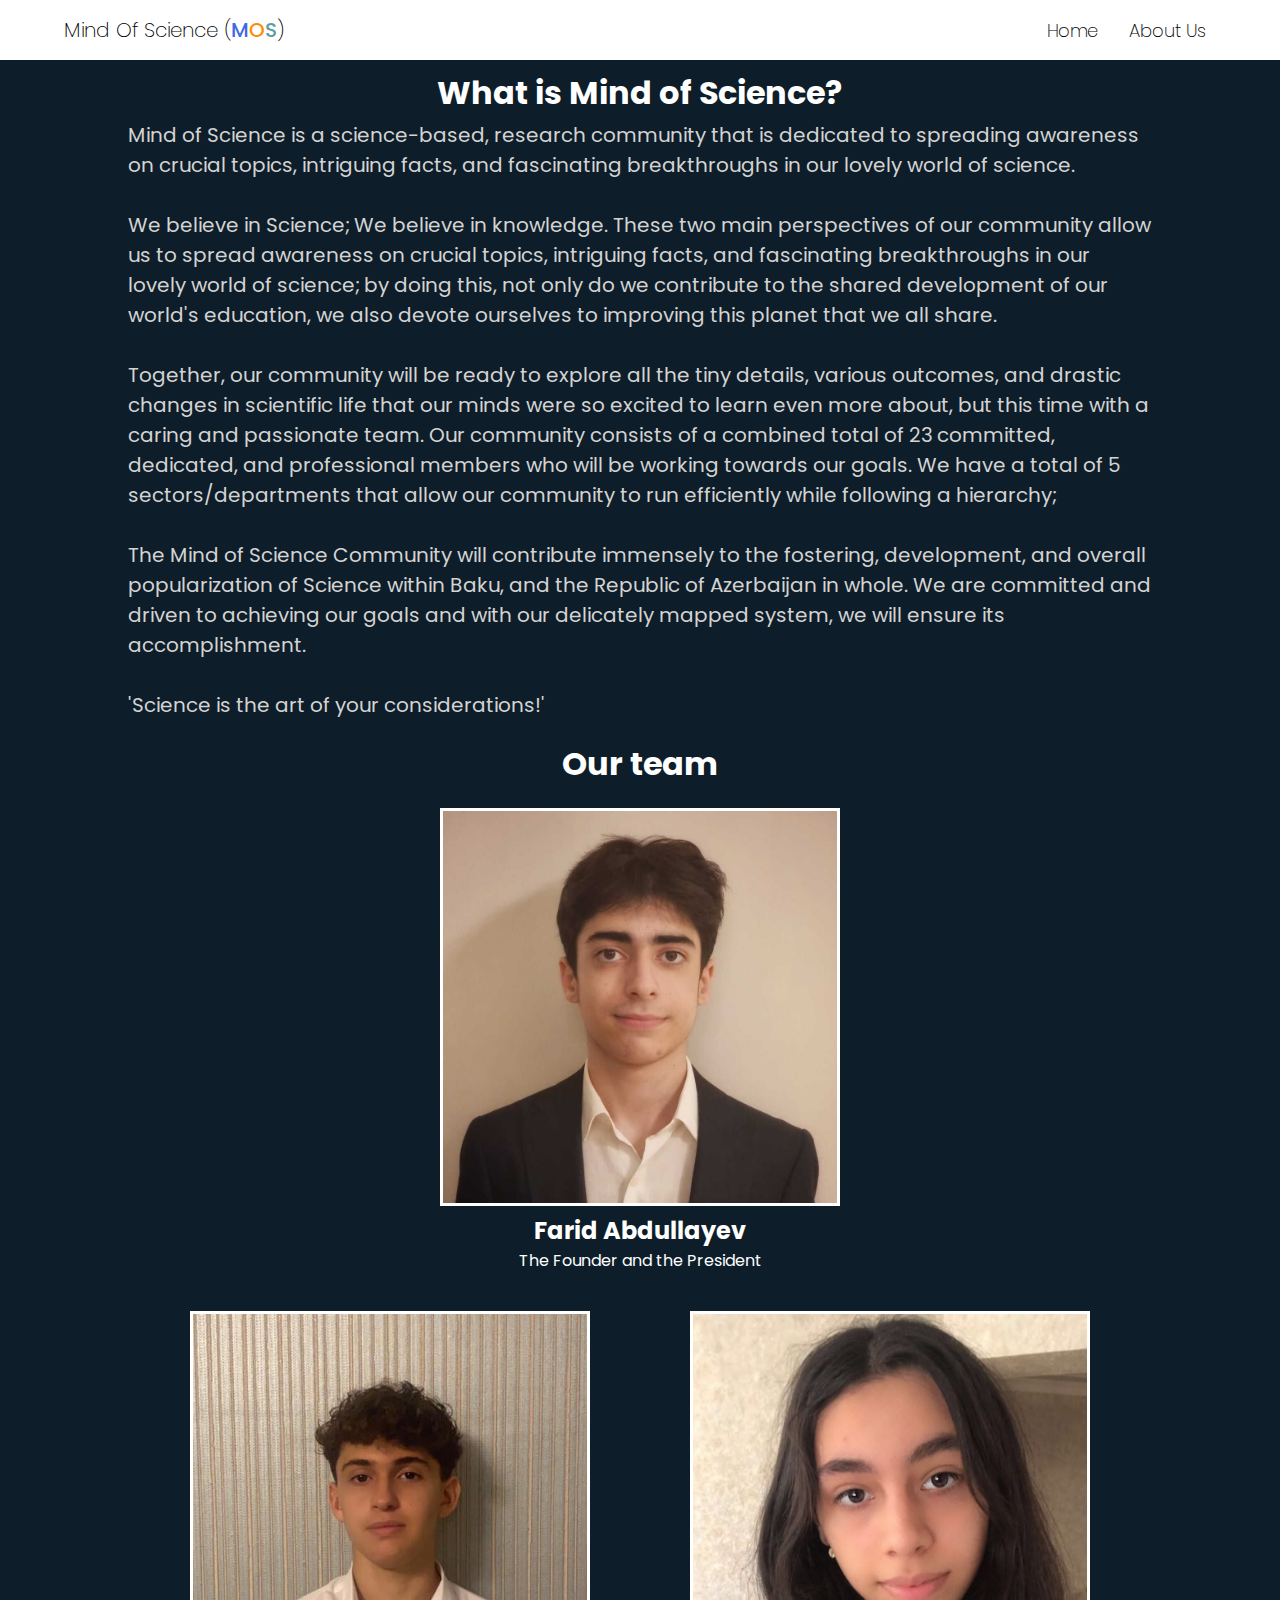
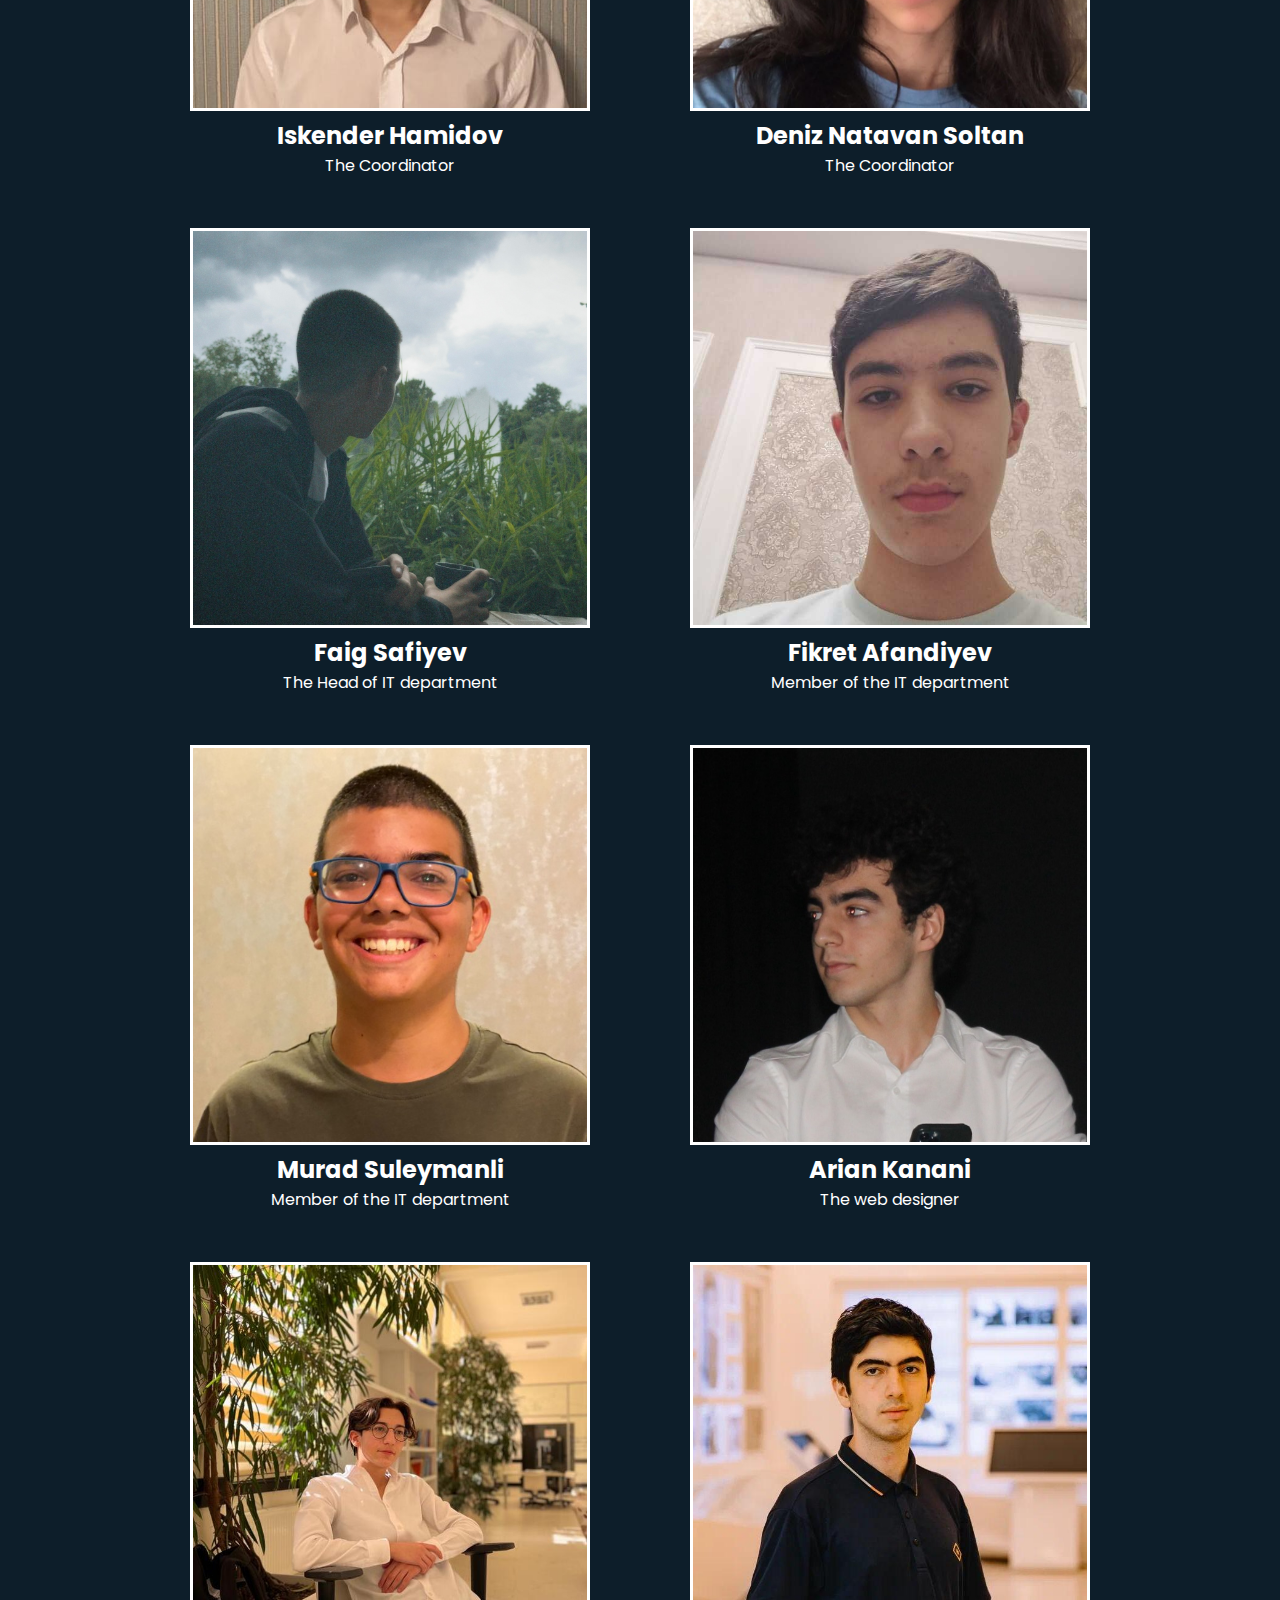
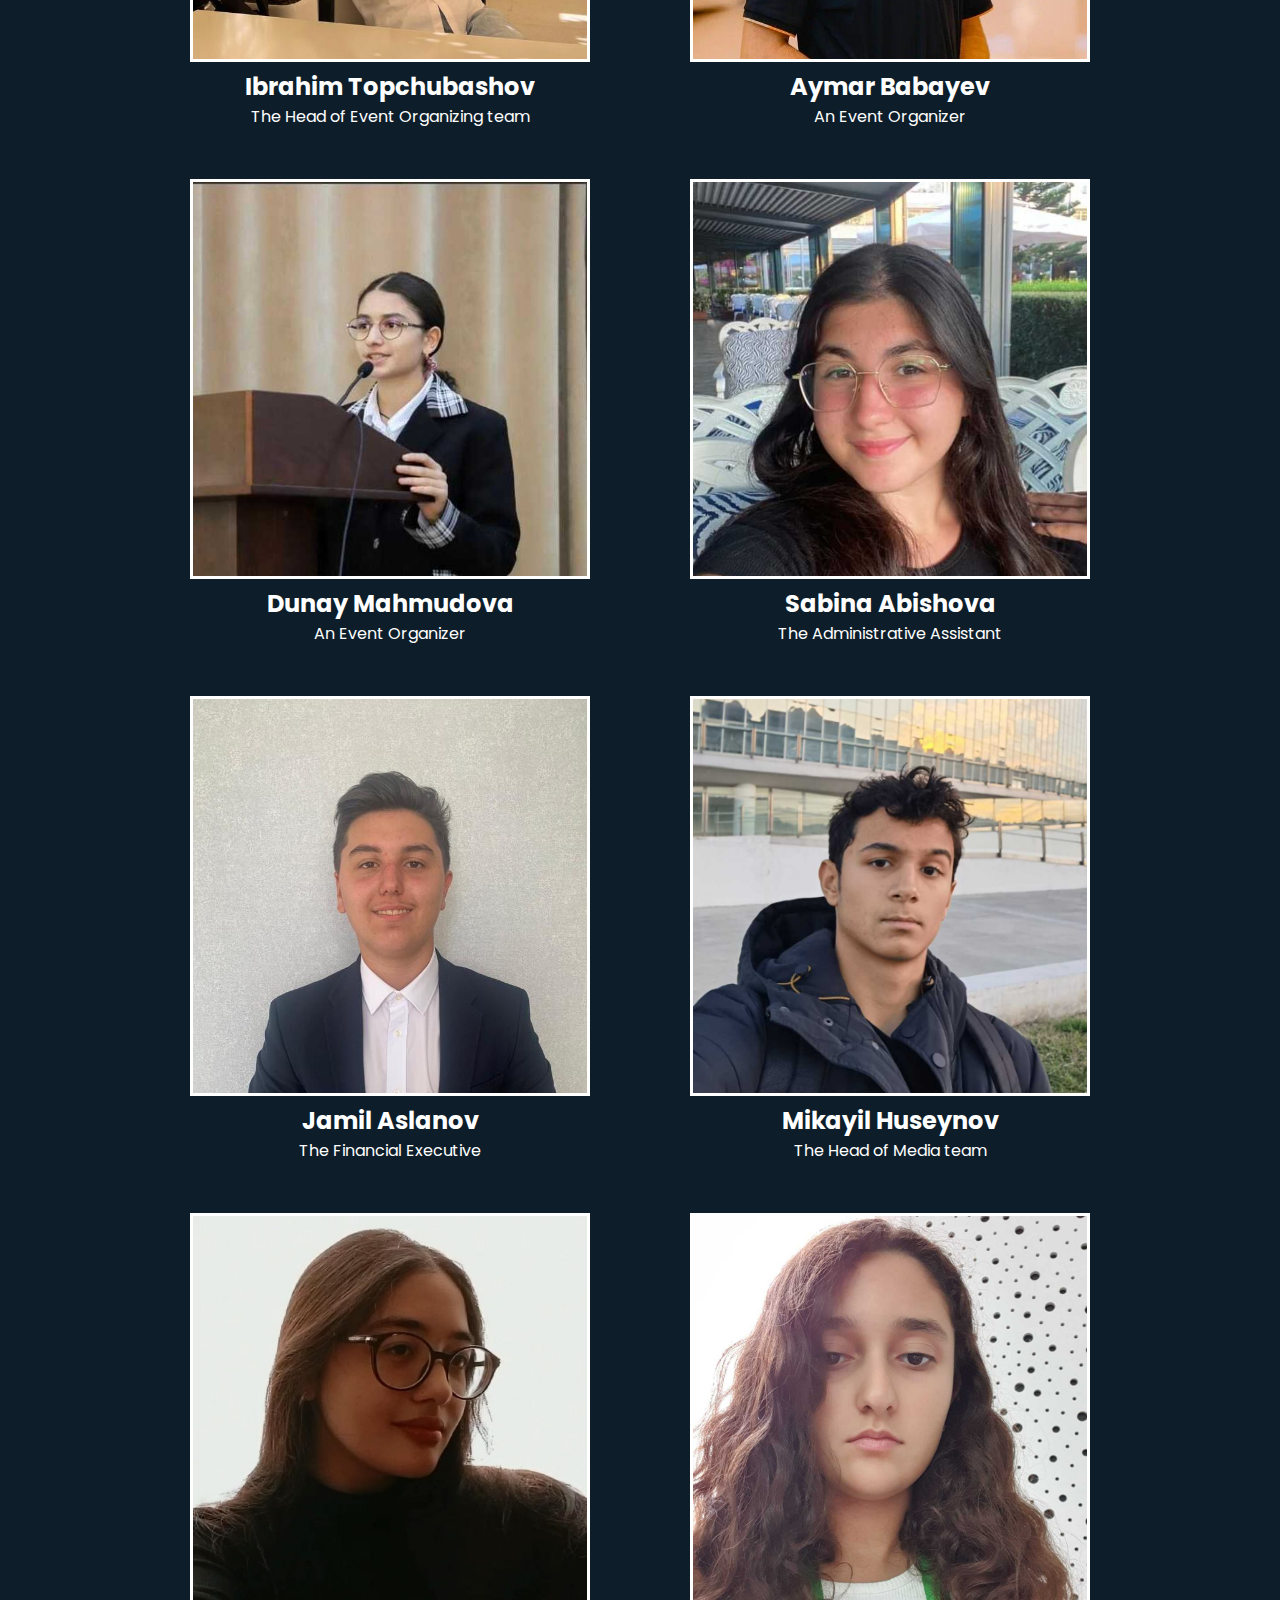
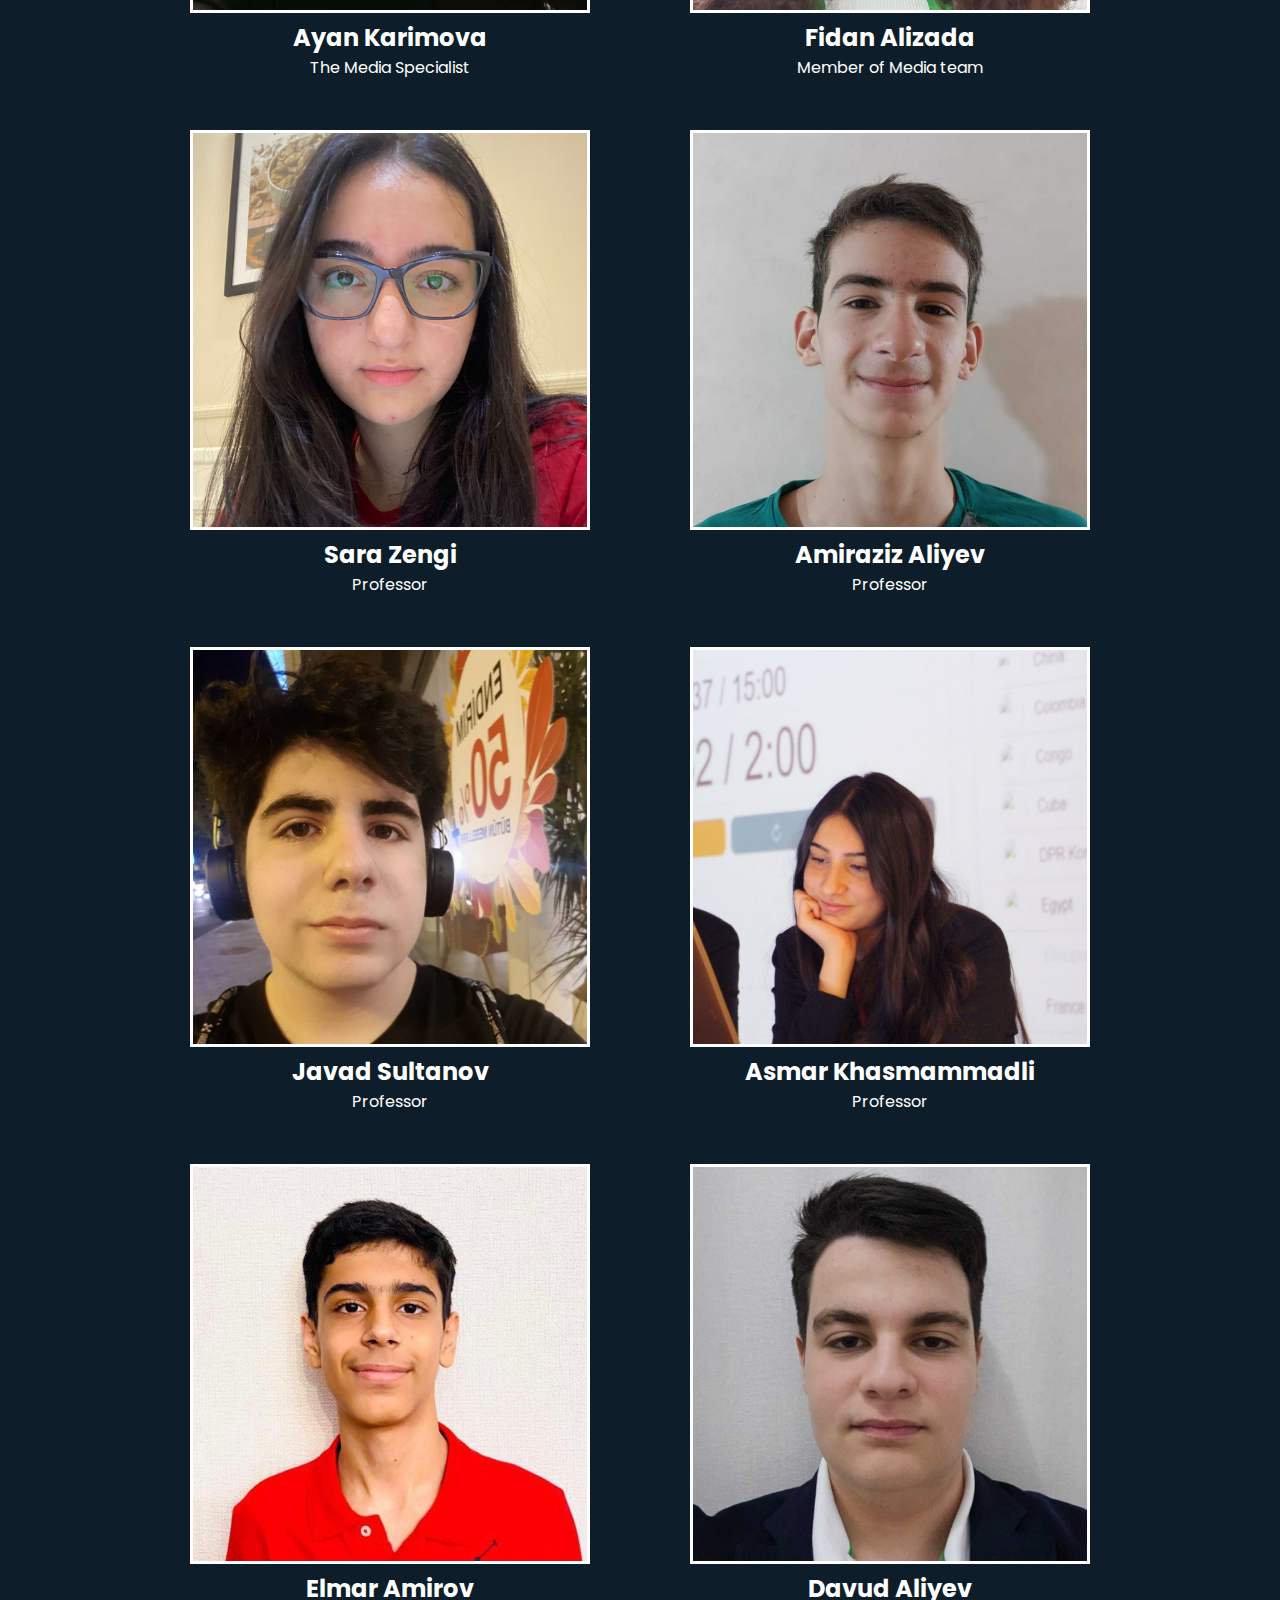
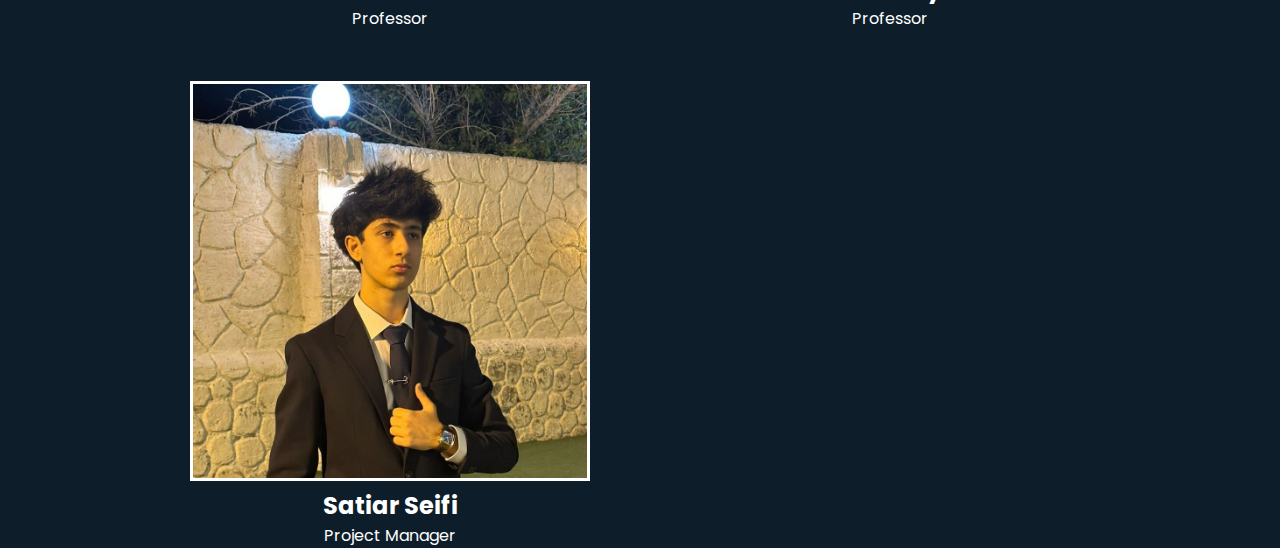
==== about.html @ cd7990b4 "asd" ====
<!DOCTYPE html>
<html lang="en">
<head>
    <meta charset="UTF-8">
    <meta http-equiv="X-UA-Compatible" content="IE=edge">
    <meta name="viewport" content="width=device-width, initial-scale=1.0">
    <title>Mind of Science</title>

    <link href="https://fonts.googleapis.com/css2?family=Poppins:ital,wght@0,400;0,500;0,600;1,600&display=swap" rel="stylesheet">
    <link rel="stylesheet" href="css/about.css">

</head>
<body>

    <nav class="navbar">
        <h2 class="logotype-mobile">Mind of Science</h2>
        <h2 class="logotype">Mind Of Science (<span class="M">M</span><span class="O">O</span><span class="S">S</span>)</h2>
        <ul class="links-container">
            <li class="link-item"><a href="/" class="link">home</a></li>
            <li class="link-item"><a href="/about" class="link">about us</a></li>
            <li class="link-item-mob"><a href="/" class="link">home</a></li>
            <li class="link-item-mob"><a href="/about" class="link">about</a></li>
        </ul>
    </nav>

    <div class="soon">
        <h1 class="what">What is Mind of Science?</h1>
        <p class="is">Mind of Science is a science-based, research community that is dedicated to spreading awareness on crucial topics, intriguing facts, and fascinating breakthroughs in our lovely world of science.<br><br>
        
        We believe in Science; We believe in knowledge. These two main perspectives of our
         community allow us to spread awareness on crucial topics, intriguing facts, and fascinating breakthroughs in our lovely world of science; by doing this, not only do we contribute to the shared development of our world's education, we also devote ourselves to improving this planet that we all share. <br><br>

        Together, our community will be ready to explore all the tiny details, various outcomes, and drastic changes in scientific life that our minds were so excited to learn even more about, but this time with a caring and passionate team. Our community consists of a combined total of 23 committed, dedicated, and professional members who will be working towards our goals. We have a total of 5 sectors/departments that allow our community to run efficiently while following a
        hierarchy;<br><br>
 

        The Mind of Science Community will contribute immensely to the fostering,
         development, and overall popularization of Science within Baku, and the Republic of Azerbaijan in whole. We are committed and driven to achieving our goals and with our delicately mapped system, we will ensure its accomplishment.<br><br>

        'Science is the art of your considerations!'</p>
        <h1 class="team">Our team</h1>
        <div class="imagez">
            <div class="farid">
                <img src="img/farid.jpeg" class="face">
                <h2>Farid Abdullayev</h2>
                <p>The Founder and the President</p>
            </div>
        </div>
        <div class="images">
            <div class="farid">
                <img src="img/iskender.jpeg" class="face">
                <h2>Iskender Hamidov</h2>
                <p>The Coordinator</p>
            </div>
            <div class="farid">
                <img src="img/deniz.jpeg" class="face">
                <h2>Deniz Natavan Soltan</h2>
                <p>The Coordinator</p>
            </div>
            <div class="farid">
                <img src="img/faig.jpg" class="face">
                <h2>Faig Safiyev</h2>
                <p>The Head of IT department</p>
            </div>
            <div class="farid">
                <img src="img/fikret.jpeg" class="face">
                <h2>Fikret Afandiyev</h2>
                <p>Member of the IT department</p>
            </div>
            <div class="farid">
                <img src="img/murad.jpeg" class="face">
                <h2>Murad Suleymanli</h2>
                <p>Member of the IT department</p>
            </div>
            <div class="farid">
                <img src="img/arian.jpeg" class="face">
                <h2>Arian Kanani</h2>
                <p>The web designer</p>
            </div>
            <div class="farid">
                <img src="img/ibo.jpeg" class="face">
                <h2>Ibrahim Topchubashov</h2>
                <p>The Head of Event Organizing team</p>
            </div>
            <div class="farid">
                <img src="img/aymar.jpeg" class="face">
                <h2>Aymar Babayev</h2>
                <p>An Event Organizer</p>
            </div>
            <div class="farid">
                <img src="img/dunay.jpeg" class="face">
                <h2>Dunay Mahmudova</h2>
                <p>An Event Organizer</p>
            </div>
            <div class="farid">
                <img src="img/sabina.jpeg" class="face">
                <h2>Sabina Abishova</h2>
                <p>The Administrative Assistant</p>
            </div>
            <div class="farid">
                <img src="img/jamil.jpeg" class="face">
                <h2>Jamil Aslanov</h2>
                <p>The Financial Executive</p>
            </div>
            <div class="farid">
                <img src="img/mika.jpeg" class="face">
                <h2>Mikayil Huseynov</h2>
                <p>The Head of Media team</p>
            </div>
            <div class="farid">
                <img src="img/ayan.jpeg" class="face">
                <h2>Ayan Karimova</h2>
                <p>The Media Specialist</p>
            </div>
            <div class="farid">
                <img src="img/fidan.jpeg" class="face">
                <h2>Fidan Alizada</h2>
                <p>Member of Media team</p>
            </div>
            <div class="farid">
                <img src="img/sara.jpeg" class="face">
                <h2>Sara Zengi</h2>
                <p>Professor</p>
            </div>
            <div class="farid">
                <img src="img/amir.jpeg" class="face">
                <h2>Amiraziz Aliyev</h2>
                <p>Professor</p>
            </div>
            <div class="farid">
                <img src="img/javad.jpeg" class="face">
                <h2>Javad Sultanov</h2>
                <p>Professor</p>
            </div>
            <div class="farid">
                <img src="img/asmar.jpeg" class="face">
                <h2>Asmar Khasmammadli</h2>
                <p>Professor</p>
            </div>
            <div class="farid">
                <img src="img/elmar.jpeg" class="face">
                <h2>Elmar Amirov</h2>
                <p>Professor</p>
            </div>
            <div class="farid">
                <img src="img/davud.jpeg" class="face">
                <h2>Davud Aliyev</h2>
                <p>Professor</p>
            </div>
            <div class="farid">
                <img src="img/satiar.jpeg" class="face">
                <h2>Satiar Seifi</h2>
                <p>Project Manager</p>
            </div>
        </div>
    </div>
    
</body>
</html>
---- css/about.css ----
*{
    margin: 0;
    padding: 0;
    box-sizing: border-box;
}
body{
    width: 100%;
    position: relative;
    font-family: 'poppins', sans-serif;
    background: #0d1e2a;
}
::selection{
    background: #1b1b1b;
     color: #fff;
 }

 .logotype{
     box-sizing: content-box;
     font-size: 20px;
    font-weight: 250;
}
.imagez{
    display: grid;
    grid-template-columns: repeat(1, 1fr);
    padding-bottom: 3vw;
    max-width: 50%;
    justify-content: center; 
    align-items: center;
    margin: 0 auto;
    row-gap: 50px;
}
.images{
    display: grid;
    grid-template-columns: repeat(2, 1fr);
    max-width: 100%;
    height: calc(100vh - 1080px);
    justify-content: center; 
    align-items: center;
    margin: 0 auto;
    row-gap: 50px;
}
.link-item{
    display: block;
}
.link-item-mob{
    display: none;
}
.logotype .M{
    color: royalblue;
    font-weight: 450;
}
.logotype .O{
    color: darkorange;
    font-weight: 450;
}
.logotype .S{
    color: cadetblue;
    font-weight: 450;
}
.logotype-mobile{
    display: none;
}
.navbar{
    width: 100%;
    height: 60px;
    position: fixed;
    top: 0;
    left: 0;
    display: flex;
    justify-content: space-between;
    align-items: center;
    background: #fff;
    z-index: 9;
    padding: 0 5vw;
}
.links-container{
    display: flex;
    list-style: none;
}
.link{
    padding: 10px;
    margin-left: 10px;
    text-decoration: none;
    font-weight: 250;
    font-size: 18px;
    text-transform: capitalize;
    color: #000;
}
.soon{
    margin-top: 70px;
    background: #0d1e2a;
    width: 100%;
    height: 100vh;
    padding: 50px 5vw;
    display: flex; 
    justify-content: center; 
    align-items: center;
    flex-direction: column;
}
.what{
    color: white;
    padding-bottom: 3px;
    margin-top: 340px;
}
.is{
    color: #d4d3d2;
    font-size: 20px;
    padding: 0 5vw;
}
.team{
    color: white;
    padding-top: 20px;
    margin-bottom: 20px;
}
.face{
    margin-bottom: 7px;
    max-width: 80%;
    border: 3px solid white; 
}
.farid{
    color: white;
    width: 500px;
    flex-direction: column;
    display: flex;
    justify-content: center;
    align-items: center;
}
.coming{
    top: 50%;
    left: 50%;
    font-size: 85px;
    color: #fff;
}
@media screen and (max-width: 600px){
    .logotype-mobile{
        display: block;
        font-size: 20px;
        font-weight: 250;
        box-sizing: content-box;
    }
    .logotype{
        display: none;
    }
    .link-item{
        display: none;
    }
    .is{
        padding: 0;
        font-size: 18px;
    }
    .link-item-mob{
        display: block;
    }
    .what{
        padding: 0;
        color: white;
        margin-top: 1200px;
    }
    .images{
        display: grid;
        grid-template-columns: repeat(1, 1fr);
        max-width: 100%;
        justify-content: center; 
        align-items: center;
        margin: 0 auto;
        row-gap: 50px;
    }
}
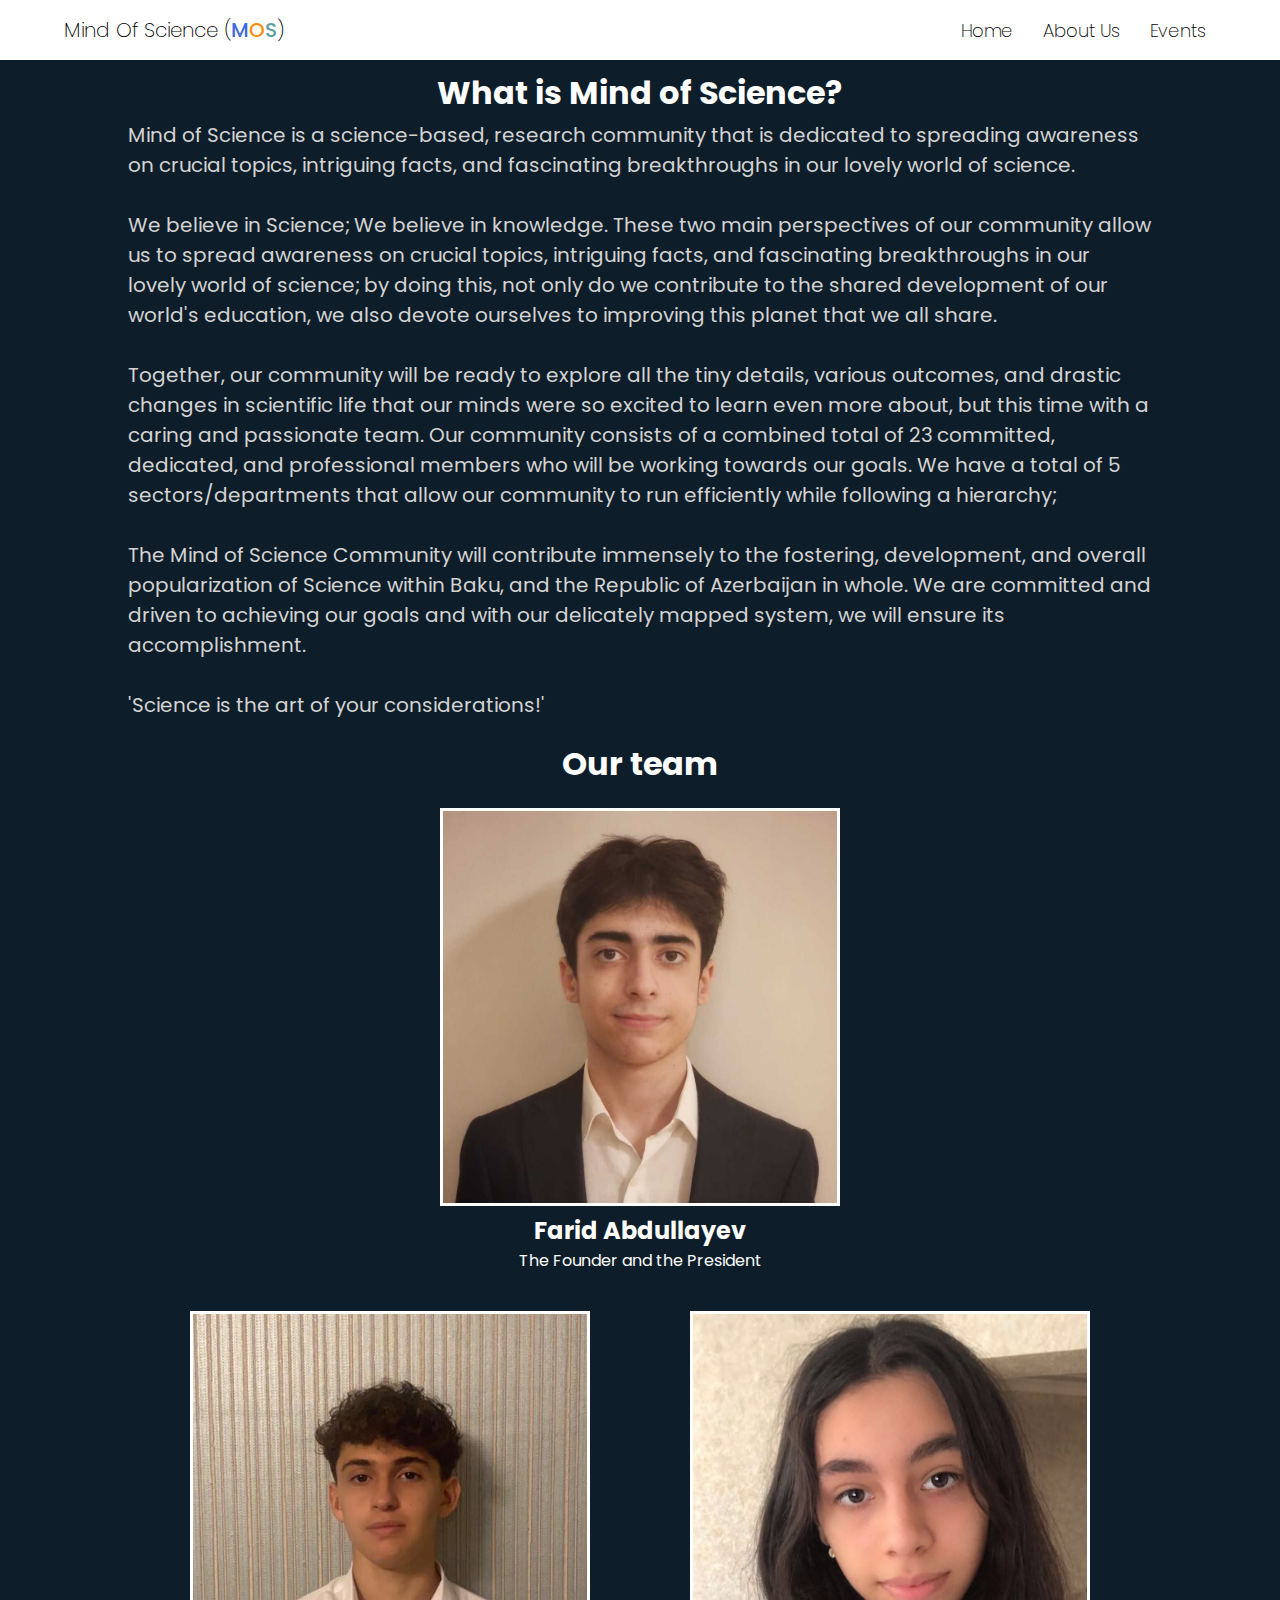
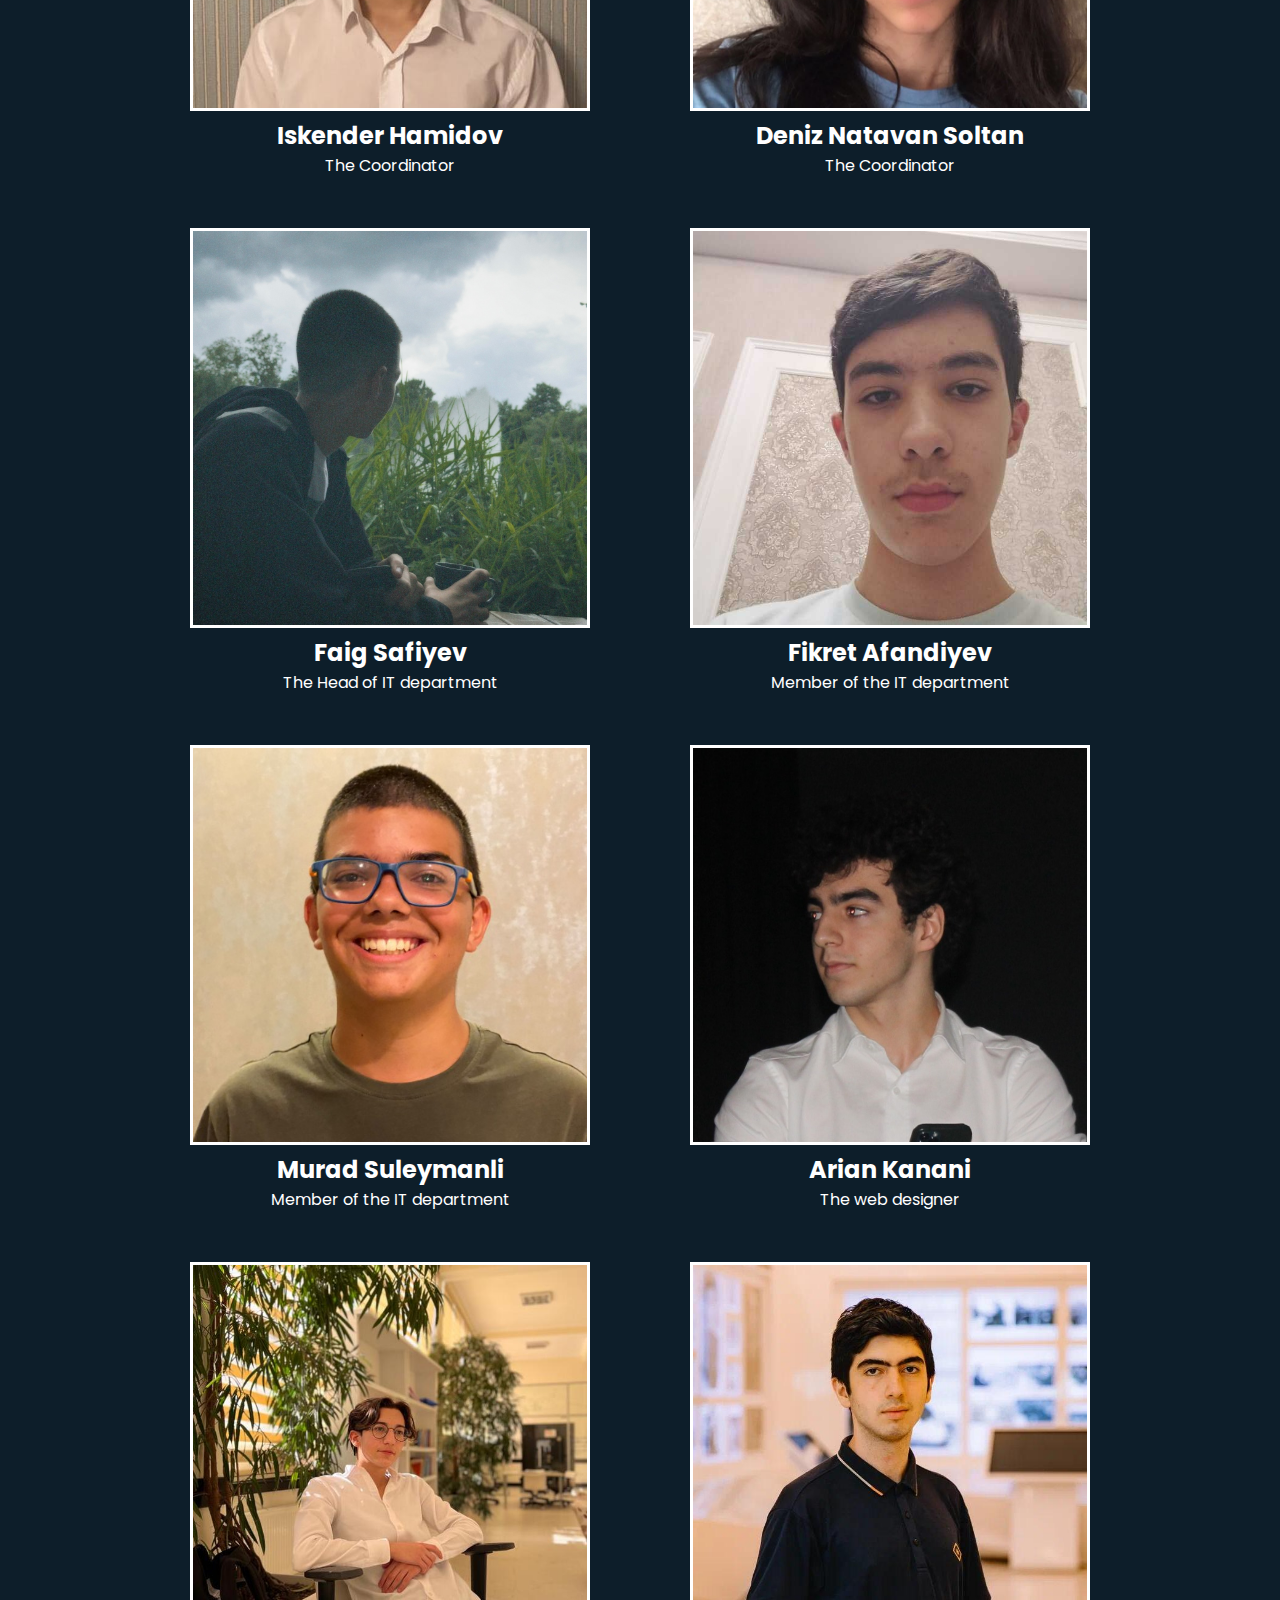
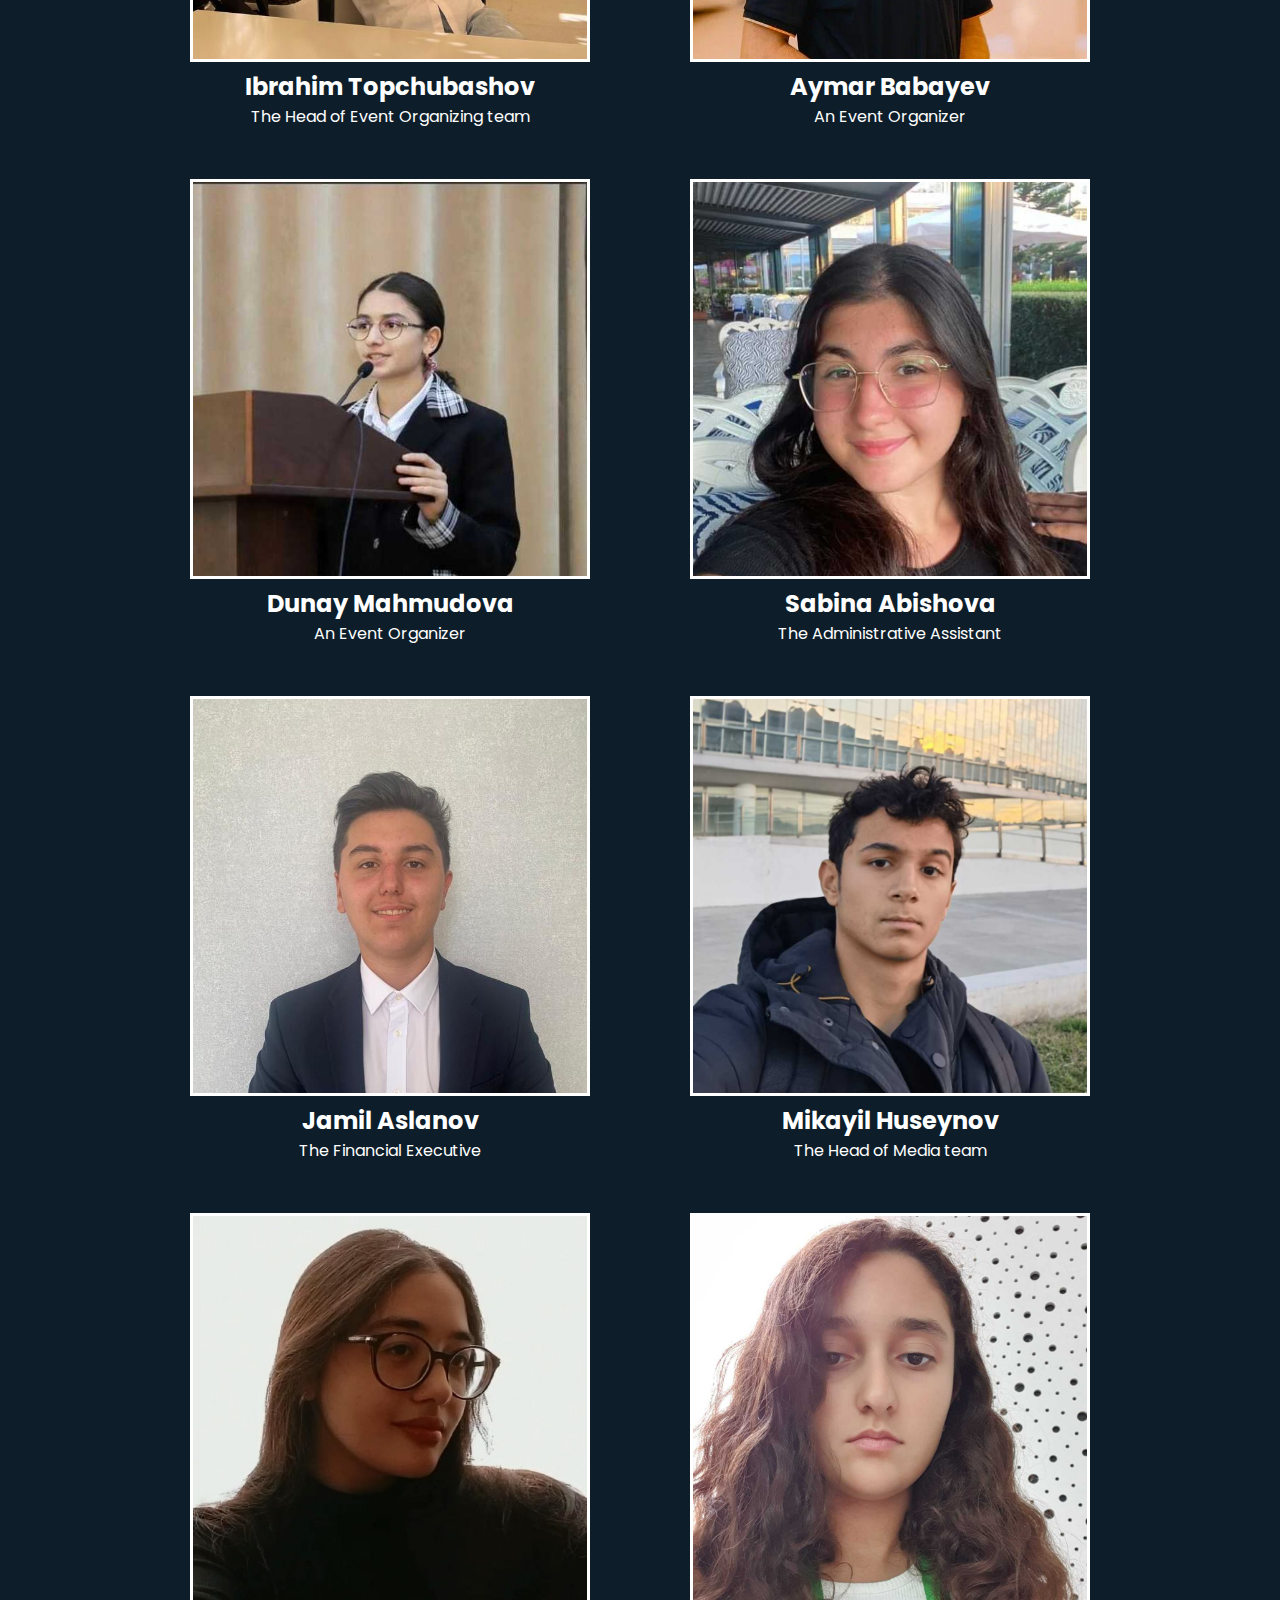
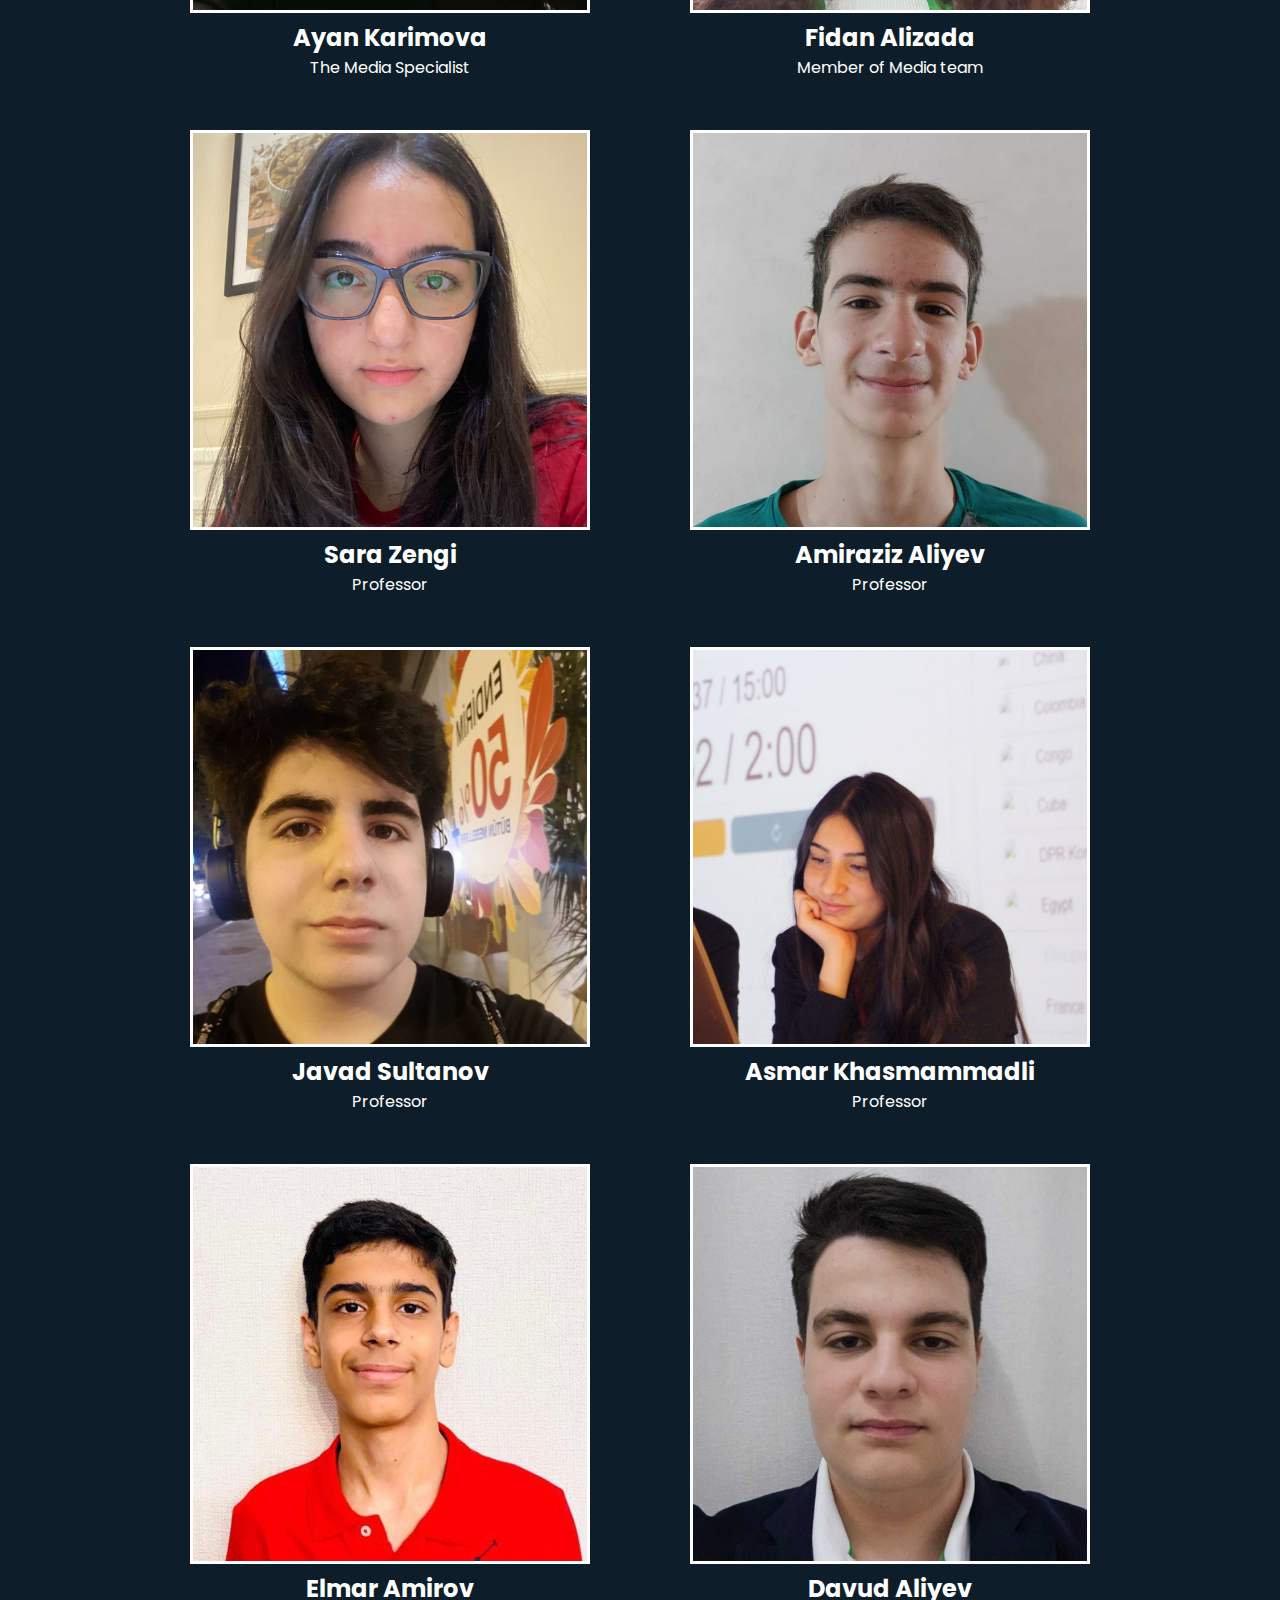
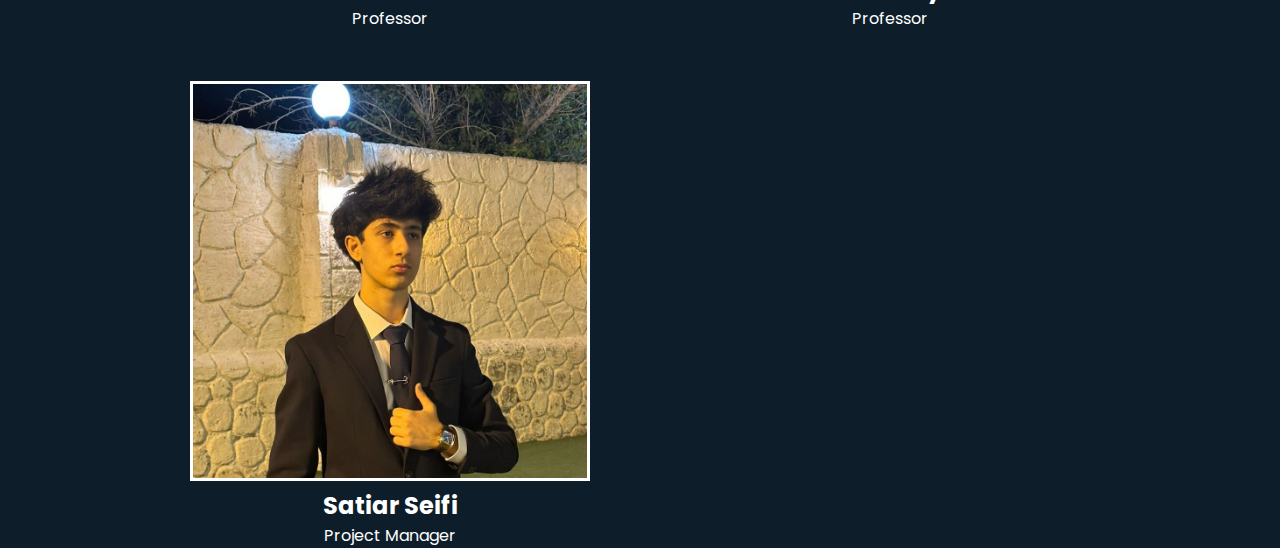
==== commit d34eb98c: "dsa" ====
--- a/about.html
+++ b/about.html
@@ -18,8 +18,10 @@
         <ul class="links-container">
             <li class="link-item"><a href="/" class="link">home</a></li>
             <li class="link-item"><a href="/about" class="link">about us</a></li>
+            <li class="link-item"><a href="/about" class="link">events</a></li>
             <li class="link-item-mob"><a href="/" class="link">home</a></li>
             <li class="link-item-mob"><a href="/about" class="link">about</a></li>
+            <li class="link-item-mob"><a href="/about" class="link">events</a></li>
         </ul>
     </nav>
 
